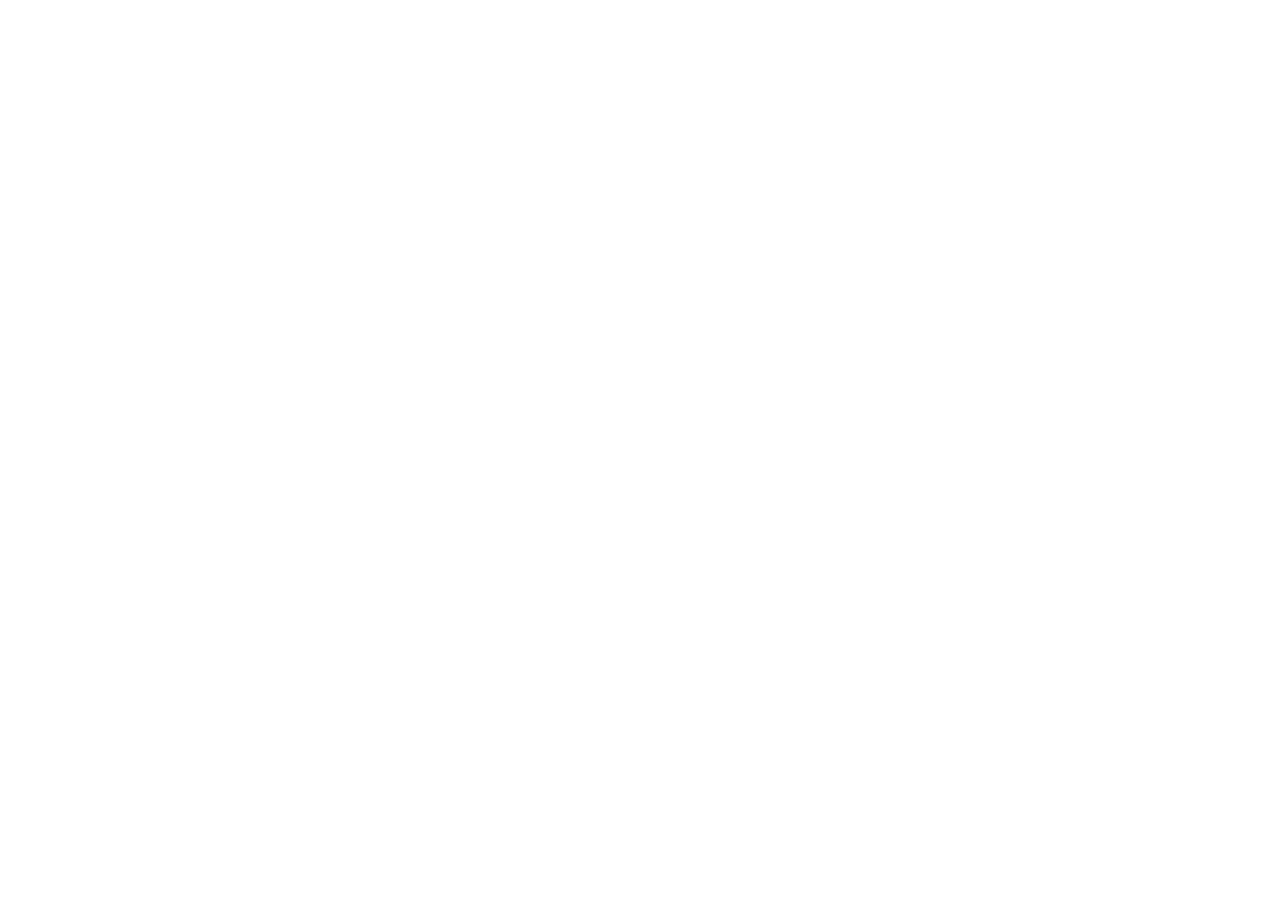
==== Chien/index.html @ a4e3151f "premier commit" ====
<!DOCTYPE html>
<html lang="en">
<head>
    <meta charset="UTF-8">
    <meta name="viewport" content="width=device-width, initial-scale=1.0">
    <title>Chien</title>
</head>
<body>
    
</body>
</html>
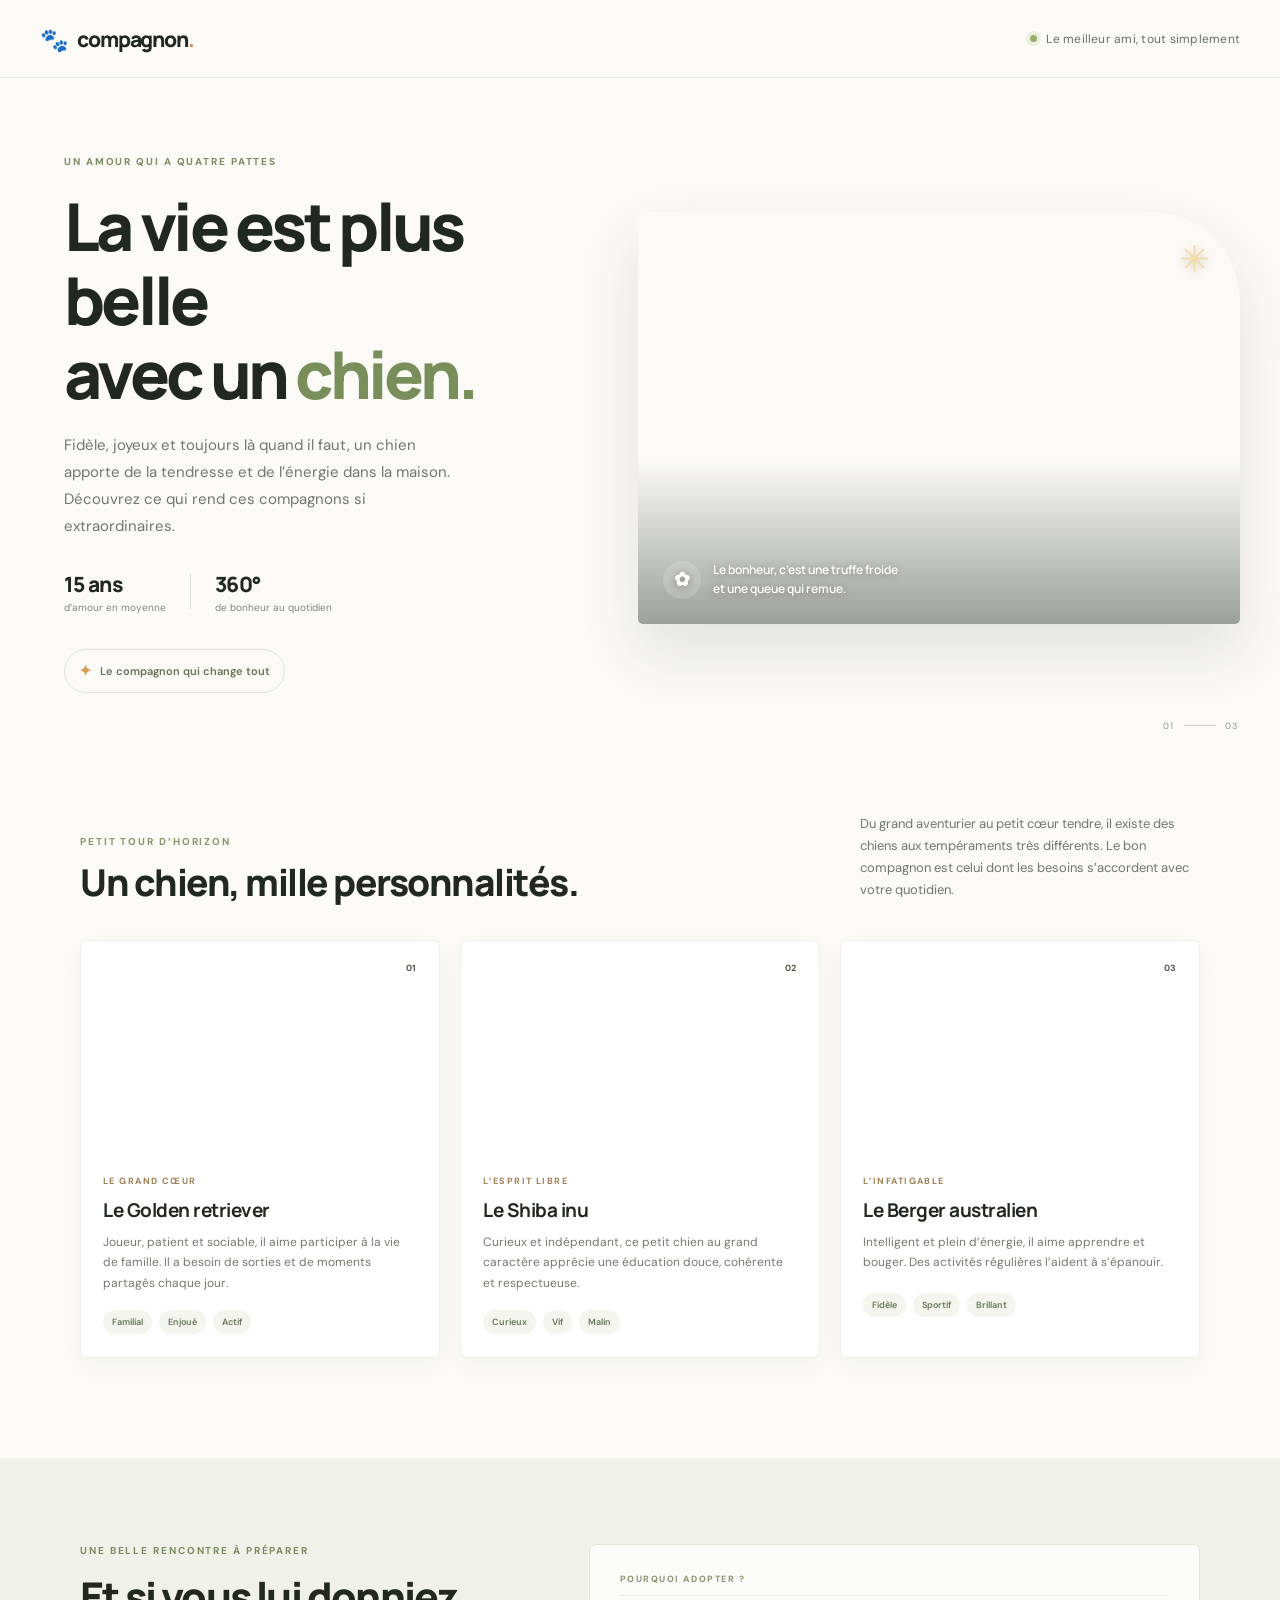
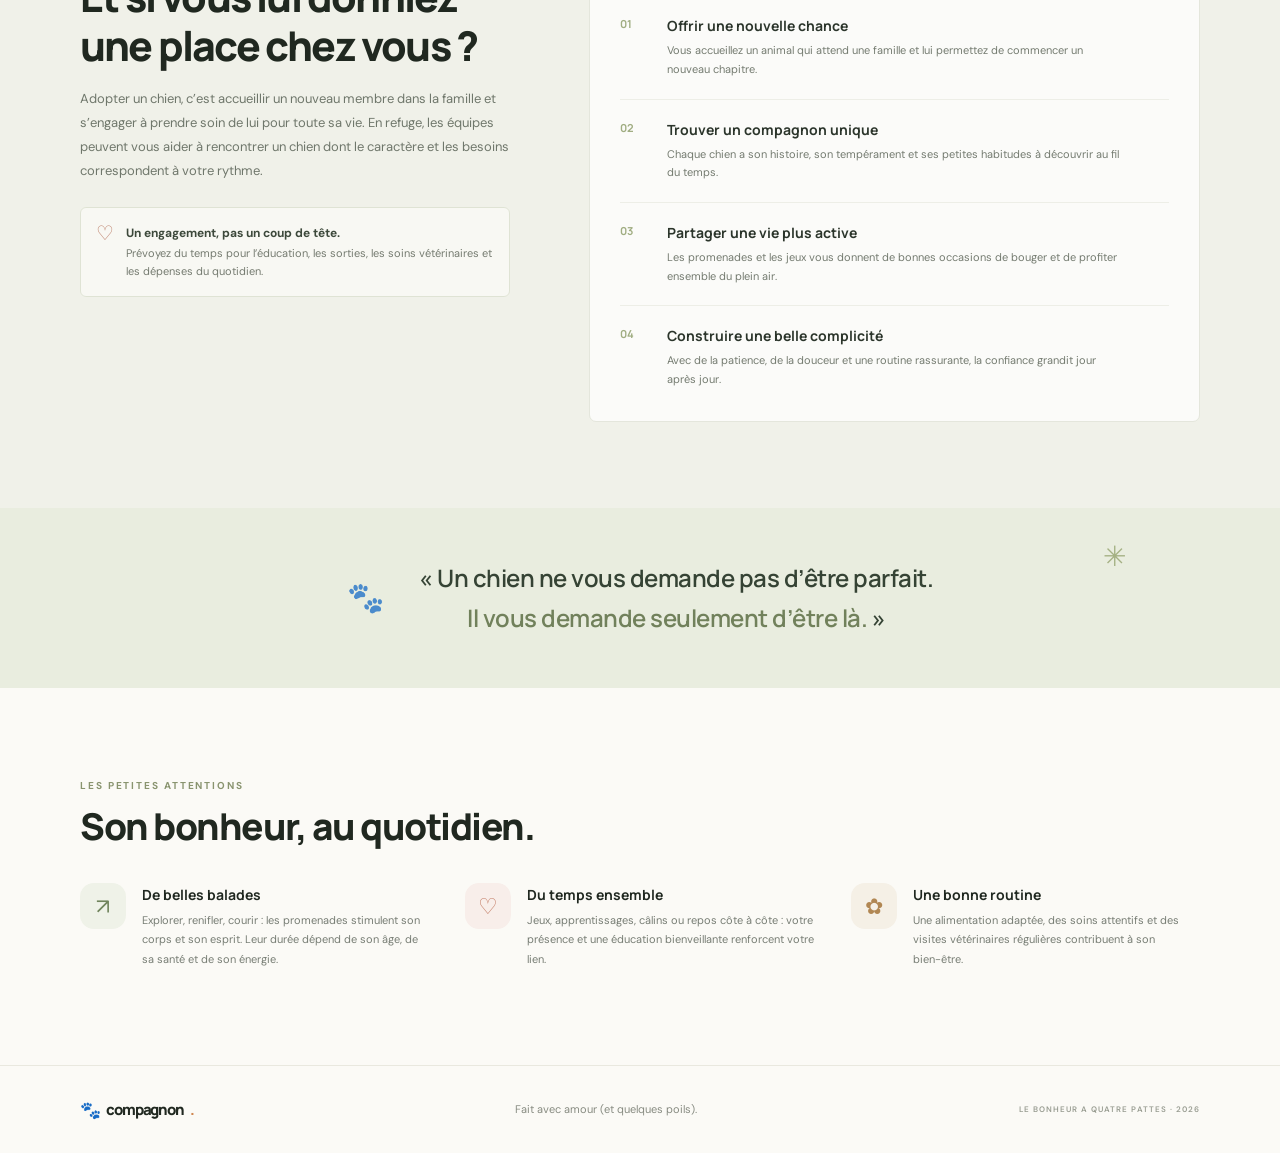
==== commit acfe398c: "Deuxieme commit" ====
--- a/Chien/index.html
+++ b/Chien/index.html
@@ -1,11 +1,107 @@
 <!DOCTYPE html>
-<html lang="en">
+<html lang="fr">
 <head>
     <meta charset="UTF-8">
     <meta name="viewport" content="width=device-width, initial-scale=1.0">
-    <title>Chien</title>
+    <meta name="description" content="Découvrez le monde des chiens : races, conseils et belles histoires de compagnons fidèles.">
+    <title>Compagnon — Le monde des chiens</title>
+    <link rel="preconnect" href="https://fonts.googleapis.com">
+    <link rel="preconnect" href="https://fonts.gstatic.com" crossorigin>
+    <link href="https://fonts.googleapis.com/css2?family=DM+Sans:wght@400;500;600;700&family=Manrope:wght@400;500;600;700;800&display=swap" rel="stylesheet">
+    <link rel="stylesheet" href="style.css">
 </head>
 <body>
-    
+    <header class="topbar">
+        <div class="topbar-inner">
+            <div class="brand" aria-label="Compagnon, accueil">
+                <span class="brand-mark" aria-hidden="true">🐾</span>
+                <span>compagnon<span class="brand-dot">.</span></span>
+            </div>
+            <div class="header-note"><span class="status-dot"></span> Le meilleur ami, tout simplement</div>
+        </div>
+    </header>
+
+    <main>
+        <section class="hero" aria-labelledby="hero-title">
+            <div class="hero-copy">
+                <p class="eyebrow"><span>UN AMOUR QUI A QUATRE PATTES</span></p>
+                <h1 id="hero-title">La vie est plus belle<br>avec un <span>chien.</span></h1>
+                <p class="hero-text">Fidèle, joyeux et toujours là quand il faut, un chien apporte de la tendresse et de l’énergie dans la maison. Découvrez ce qui rend ces compagnons si extraordinaires.</p>
+                <div class="hero-facts">
+                    <div class="fact"><strong>15 ans</strong><span>d’amour en moyenne</span></div>
+                    <div class="fact-divider"></div>
+                    <div class="fact"><strong>360°</strong><span>de bonheur au quotidien</span></div>
+                </div>
+                <div class="hero-tag"><span aria-hidden="true">✦</span> Le compagnon qui change tout</div>
+            </div>
+            <div class="hero-photo" role="img" aria-label="Un chien heureux qui profite du soleil">
+                <div class="photo-caption"><span class="caption-icon" aria-hidden="true">✿</span><span>Le bonheur, c’est une truffe froide<br>et une queue qui remue.</span></div>
+                <span class="photo-sun" aria-hidden="true">✳</span>
+            </div>
+            <div class="hero-index" aria-hidden="true">01 <span></span> 03</div>
+        </section>
+
+        <section class="discover section-wrap" aria-labelledby="discover-title">
+            <div class="section-heading">
+                <div>
+                    <p class="eyebrow eyebrow-dark">PETIT TOUR D’HORIZON</p>
+                    <h2 id="discover-title">Un chien, mille personnalités.</h2>
+                </div>
+                <p class="section-intro">Du grand aventurier au petit cœur tendre, il existe des chiens aux tempéraments très différents. Le bon compagnon est celui dont les besoins s’accordent avec votre quotidien.</p>
+            </div>
+            <div class="breed-grid">
+                <article class="breed-card breed-card-golden">
+                    <div class="breed-image golden-image" role="img" aria-label="Golden retriever dans un champ"></div>
+                    <div class="breed-content"><span class="breed-label">LE GRAND CŒUR</span><h3>Le Golden retriever</h3><p>Joueur, patient et sociable, il aime participer à la vie de famille. Il a besoin de sorties et de moments partagés chaque jour.</p><div class="traits"><span>Familial</span><span>Enjoué</span><span>Actif</span></div></div>
+                    <span class="card-number">01</span>
+                </article>
+                <article class="breed-card breed-card-shiba">
+                    <div class="breed-image shiba-image" role="img" aria-label="Shiba inu au pelage roux"></div>
+                    <div class="breed-content"><span class="breed-label">L’ESPRIT LIBRE</span><h3>Le Shiba inu</h3><p>Curieux et indépendant, ce petit chien au grand caractère apprécie une éducation douce, cohérente et respectueuse.</p><div class="traits"><span>Curieux</span><span>Vif</span><span>Malin</span></div></div>
+                    <span class="card-number">02</span>
+                </article>
+                <article class="breed-card breed-card-berger">
+                    <div class="breed-image berger-image" role="img" aria-label="Berger australien attentif dans la nature"></div>
+                    <div class="breed-content"><span class="breed-label">L’INFATIGABLE</span><h3>Le Berger australien</h3><p>Intelligent et plein d’énergie, il aime apprendre et bouger. Des activités régulières l’aident à s’épanouir.</p><div class="traits"><span>Fidèle</span><span>Sportif</span><span>Brillant</span></div></div>
+                    <span class="card-number">03</span>
+                </article>
+            </div>
+        </section>
+
+        <section class="adoption" aria-labelledby="adoption-title">
+            <div class="adoption-inner">
+                <div class="adoption-intro">
+                    <p class="eyebrow">UNE BELLE RENCONTRE À PRÉPARER</p>
+                    <h2 id="adoption-title">Et si vous lui donniez une place chez vous&nbsp;?</h2>
+                    <p>Adopter un chien, c’est accueillir un nouveau membre dans la famille et s’engager à prendre soin de lui pour toute sa vie. En refuge, les équipes peuvent vous aider à rencontrer un chien dont le caractère et les besoins correspondent à votre rythme.</p>
+                    <div class="adoption-reminder"><span aria-hidden="true">♡</span><p><strong>Un engagement, pas un coup de tête.</strong><br>Prévoyez du temps pour l’éducation, les sorties, les soins vétérinaires et les dépenses du quotidien.</p></div>
+                </div>
+                <div class="reasons-panel">
+                    <p class="reasons-kicker">POURQUOI ADOPTER ?</p>
+                    <article class="reason"><span class="reason-number">01</span><div><h3>Offrir une nouvelle chance</h3><p>Vous accueillez un animal qui attend une famille et lui permettez de commencer un nouveau chapitre.</p></div></article>
+                    <article class="reason"><span class="reason-number">02</span><div><h3>Trouver un compagnon unique</h3><p>Chaque chien a son histoire, son tempérament et ses petites habitudes à découvrir au fil du temps.</p></div></article>
+                    <article class="reason"><span class="reason-number">03</span><div><h3>Partager une vie plus active</h3><p>Les promenades et les jeux vous donnent de bonnes occasions de bouger et de profiter ensemble du plein air.</p></div></article>
+                    <article class="reason"><span class="reason-number">04</span><div><h3>Construire une belle complicité</h3><p>Avec de la patience, de la douceur et une routine rassurante, la confiance grandit jour après jour.</p></div></article>
+                </div>
+            </div>
+        </section>
+
+        <section class="quote-band" aria-label="Une pensée sur les chiens">
+            <span class="quote-paw" aria-hidden="true">🐾</span>
+            <p>« Un chien ne vous demande pas d’être parfait.<br><span>Il vous demande seulement d’être là.</span> »</p>
+            <span class="quote-sparkle" aria-hidden="true">✳</span>
+        </section>
+
+        <section class="care section-wrap" aria-labelledby="care-title">
+            <div class="care-heading"><p class="eyebrow eyebrow-dark">LES PETITES ATTENTIONS</p><h2 id="care-title">Son bonheur, au quotidien.</h2></div>
+            <div class="care-grid">
+                <article class="care-item"><span class="care-icon care-icon-walk" aria-hidden="true">↗</span><div><h3>De belles balades</h3><p>Explorer, renifler, courir : les promenades stimulent son corps et son esprit. Leur durée dépend de son âge, de sa santé et de son énergie.</p></div></article>
+                <article class="care-item"><span class="care-icon care-icon-heart" aria-hidden="true">♡</span><div><h3>Du temps ensemble</h3><p>Jeux, apprentissages, câlins ou repos côte à côte : votre présence et une éducation bienveillante renforcent votre lien.</p></div></article>
+                <article class="care-item"><span class="care-icon care-icon-bowl" aria-hidden="true">✿</span><div><h3>Une bonne routine</h3><p>Une alimentation adaptée, des soins attentifs et des visites vétérinaires régulières contribuent à son bien-être.</p></div></article>
+            </div>
+        </section>
+    </main>
+
+    <footer class="footer"><div class="footer-brand"><span aria-hidden="true">🐾</span> compagnon<span class="brand-dot">.</span></div><p>Fait avec amour (et quelques poils).</p><span class="footer-year">LE BONHEUR A QUATRE PATTES · 2026</span></footer>
 </body>
 </html>
--- a/Chien/style.css
+++ b/Chien/style.css
@@ -0,0 +1,165 @@
+@import url('https://fonts.googleapis.com/css2?family=DM+Sans:wght@400;500;600;700&family=Manrope:wght@400;500;600;700;800&display=swap');
+
+:root {
+    --ink: #202820;
+    --muted: #70776c;
+    --paper: #fbfaf6;
+    --green: #526b45;
+    --green-dark: #263a2e;
+    --lime: #d9e8a4;
+    --orange: #e7a15e;
+    --line: #e9e8df;
+}
+
+* { box-sizing: border-box; }
+html { scroll-behavior: smooth; }
+body {
+    margin: 0;
+    background: var(--paper);
+    color: var(--ink);
+    font-family: 'DM Sans', sans-serif;
+    -webkit-font-smoothing: antialiased;
+}
+
+.topbar { height: 78px; border-bottom: 1px solid rgba(32, 40, 32, .08); }
+.topbar-inner { width: min(1200px, calc(100% - 64px)); height: 100%; margin: auto; display: flex; align-items: center; justify-content: space-between; }
+.brand, .footer-brand { display: flex; align-items: center; gap: 9px; font: 800 21px 'Manrope', sans-serif; letter-spacing: -1.1px; }
+.brand-mark { color: var(--green); font-size: 23px; }
+.brand-dot { color: #cf8750; }
+.header-note { display: flex; align-items: center; gap: 9px; color: #687064; font-size: 12px; letter-spacing: .02em; }
+.status-dot { width: 7px; height: 7px; border-radius: 50%; background: #98ad69; box-shadow: 0 0 0 4px #98ad6925; }
+
+.hero { width: min(1200px, calc(100% - 64px)); min-height: 565px; margin: 0 auto; padding: 65px 0 77px; display: grid; grid-template-columns: .94fr 1.06fr; align-items: center; gap: 65px; position: relative; }
+.hero-copy { padding: 12px 0 0 24px; }
+.eyebrow { margin: 0 0 22px; color: #7c8a64; font-size: 10px; font-weight: 700; letter-spacing: .19em; }
+.hero h1, h2, h3, p { margin-top: 0; }
+.hero h1 { margin-bottom: 20px; font: 800 clamp(43px, 5.2vw, 66px)/1.12 'Manrope', sans-serif; letter-spacing: -3.7px; }
+.hero h1 span { color: #798f5b; }
+.hero-text { max-width: 400px; margin-bottom: 30px; color: #71776e; font-size: 15px; line-height: 1.8; }
+.hero-facts { display: flex; align-items: center; gap: 24px; margin-bottom: 35px; }
+.fact { display: grid; gap: 3px; }
+.fact strong { font: 800 21px 'Manrope', sans-serif; letter-spacing: -.7px; }
+.fact span { color: #81867d; font-size: 10px; }
+.fact-divider { height: 35px; width: 1px; background: #dedfd5; }
+.hero-tag { display: inline-flex; align-items: center; gap: 8px; padding: 11px 14px; border: 1px solid #e3e6d9; border-radius: 30px; color: #657357; font-size: 11px; font-weight: 600; }
+.hero-tag span { color: #d89c59; font-size: 15px; }
+.hero-photo { height: 412px; border-radius: 5px 90px 5px 5px; position: relative; background: linear-gradient(180deg, transparent 60%, rgba(25, 37, 27, .42)), url('https://images.unsplash.com/photo-1552053831-71594a27632d?auto=format&fit=crop&w=1400&q=85') center 42%/cover; box-shadow: 0 28px 60px rgba(55, 67, 47, .12); }
+.photo-caption { position: absolute; bottom: 25px; left: 25px; display: flex; align-items: center; gap: 12px; color: white; font: 600 12px/1.55 'Manrope', sans-serif; text-shadow: 0 1px 8px #0005; }
+.caption-icon { display: grid; width: 38px; height: 38px; place-items: center; border-radius: 50%; background: #ffffff27; font-size: 19px; }
+.photo-sun { position: absolute; top: 23px; right: 30px; color: #f3dcab; font-size: 37px; text-shadow: 0 2px 10px #735e2844; }
+.hero-index { position: absolute; right: 2px; bottom: 38px; display: flex; align-items: center; gap: 9px; color: #90958b; font-size: 9px; letter-spacing: .13em; }
+.hero-index span { width: 32px; height: 1px; background: #c9cbbf; }
+
+.section-wrap { width: min(1120px, calc(100% - 64px)); margin: 0 auto; }
+.discover { padding: 43px 0 100px; }
+.section-heading { display: flex; align-items: end; justify-content: space-between; gap: 40px; margin-bottom: 36px; }
+.eyebrow-dark { margin-bottom: 12px; color: #89946f; }
+.section-heading h2, .care-heading h2 { margin-bottom: 0; font: 800 clamp(28px, 3vw, 37px)/1.2 'Manrope', sans-serif; letter-spacing: -1.5px; }
+.section-intro { max-width: 340px; margin: 0 0 3px; color: var(--muted); font-size: 13px; line-height: 1.7; }
+.breed-grid { display: grid; grid-template-columns: repeat(3, 1fr); gap: 20px; }
+.breed-card { min-width: 0; overflow: hidden; position: relative; background: #fff; border: 1px solid #efeee8; border-radius: 7px; box-shadow: 0 8px 25px rgba(37, 48, 33, .035); transition: transform .25s ease, box-shadow .25s ease; }
+.breed-card:hover { transform: translateY(-5px); box-shadow: 0 16px 32px rgba(37, 48, 33, .09); }
+.breed-image { height: 205px; background-position: center; background-size: cover; }
+.golden-image { background-image: url('https://images.unsplash.com/photo-1633722715463-d30f4f325e24?auto=format&fit=crop&w=900&q=80'); background-position: center 47%; }
+.shiba-image { background-image: url('https://images.unsplash.com/photo-1551717743-49959800b1f6?auto=format&fit=crop&w=900&q=80'); background-position: center 46%; }
+.berger-image { background-image: url('https://images.unsplash.com/photo-1589941013453-ec89f33b5e95?auto=format&fit=crop&w=900&q=80'); background-position: center 43%; }
+.breed-content { padding: 22px 22px 23px; }
+.breed-label { color: #a17f55; font-size: 9px; font-weight: 700; letter-spacing: .16em; }
+.breed-content h3 { margin: 8px 0 9px; font: 700 19px 'Manrope', sans-serif; letter-spacing: -.5px; }
+.breed-content p { min-height: 44px; margin-bottom: 17px; color: #737970; font-size: 12px; line-height: 1.7; }
+.traits { display: flex; flex-wrap: wrap; gap: 7px; }
+.traits span { padding: 6px 9px; border-radius: 20px; background: #f3f5ee; color: #68765b; font-size: 9px; font-weight: 600; }
+.card-number { position: absolute; top: 15px; right: 15px; padding: 6px 8px; border-radius: 4px; background: #ffffffdb; color: #4c5849; font-size: 9px; font-weight: 700; }
+
+.adoption { padding: 86px 32px; background: #f0f1e9; }
+.adoption-inner { width: min(1120px, 100%); margin: 0 auto; display: grid; grid-template-columns: .83fr 1.17fr; align-items: start; gap: 75px; }
+.adoption-intro { position: sticky; top: 30px; }
+.adoption-intro .eyebrow { margin-bottom: 15px; }
+.adoption-intro h2 { max-width: 430px; margin-bottom: 18px; font: 800 clamp(30px, 3.3vw, 41px)/1.18 'Manrope', sans-serif; letter-spacing: -1.8px; }
+.adoption-intro > p:not(.eyebrow) { max-width: 430px; margin-bottom: 24px; color: #6f776b; font-size: 13px; line-height: 1.85; }
+.adoption-reminder { max-width: 430px; display: flex; align-items: flex-start; gap: 12px; padding: 15px; border: 1px solid #dfe3d4; border-radius: 6px; background: #f8f8f3; }
+.adoption-reminder > span { color: #bd806c; font-size: 20px; line-height: 1; }
+.adoption-reminder p { margin: 0; color: #757b70; font-size: 11px; line-height: 1.7; }
+.adoption-reminder strong { color: #3d493b; font-size: 12px; }
+.reasons-panel { padding: 28px 30px 12px; border: 1px solid #e4e6dc; border-radius: 7px; background: rgba(255, 255, 255, .72); }
+.reasons-kicker { margin-bottom: 10px; color: #89946f; font-size: 9px; font-weight: 700; letter-spacing: .17em; }
+.reason { display: flex; gap: 17px; padding: 20px 0; border-top: 1px solid #edeee7; }
+.reason-number { flex: 0 0 30px; color: #a0ad82; font: 700 11px 'Manrope', sans-serif; }
+.reason h3 { margin: 0 0 6px; color: #2b352b; font: 700 14px 'Manrope', sans-serif; }
+.reason p { max-width: 460px; margin: 0; color: #747b70; font-size: 11px; line-height: 1.7; }
+
+.quote-band { min-height: 180px; padding: 35px 24px; display: flex; justify-content: center; align-items: center; gap: 35px; position: relative; overflow: hidden; background: #e9eddf; color: #354334; text-align: center; }
+.quote-band p { margin: 0; font: 600 clamp(17px, 2.1vw, 24px)/1.65 'Manrope', sans-serif; letter-spacing: -.5px; }
+.quote-band p span { color: #71815b; }
+.quote-paw { font-size: 30px; opacity: .75; }
+.quote-sparkle { position: absolute; right: 12%; top: 30px; color: #a5b184; font-size: 28px; }
+
+.care { padding: 91px 0 96px; }
+.care-heading { margin-bottom: 35px; }
+.care-grid { display: grid; grid-template-columns: repeat(3, 1fr); gap: 36px; }
+.care-item { display: flex; align-items: flex-start; gap: 16px; }
+.care-icon { flex: 0 0 46px; width: 46px; height: 46px; display: grid; place-items: center; border-radius: 14px; background: #eff2e8; color: #70845c; font-size: 22px; }
+.care-icon-heart { color: #c47f68; background: #f8eeea; }
+.care-icon-bowl { color: #b18753; background: #f5f0e6; }
+.care-item h3 { margin: 2px 0 7px; font: 700 14px 'Manrope', sans-serif; }
+.care-item p { margin: 0; color: #777d74; font-size: 11px; line-height: 1.75; }
+.footer { min-height: 88px; padding: 20px max(32px, calc((100% - 1120px) / 2)); display: flex; align-items: center; justify-content: space-between; gap: 18px; border-top: 1px solid var(--line); }
+.footer-brand { gap: 6px; font-size: 15px; }
+.footer-brand > span:first-child { font-size: 17px; }
+.footer p { margin: 0; color: #878b81; font-size: 11px; }
+.footer-year { color: #999d92; font-size: 8px; font-weight: 600; letter-spacing: .13em; }
+
+@media (max-width: 800px) {
+    .topbar-inner, .hero, .section-wrap { width: min(100% - 40px, 620px); }
+    .hero { grid-template-columns: 1fr; gap: 32px; padding: 57px 0 65px; }
+    .hero-copy { padding-left: 0; }
+    .hero h1 { font-size: clamp(46px, 9vw, 64px); }
+    .hero-photo { height: 390px; }
+    .hero-index { bottom: 26px; }
+    .discover { padding-top: 30px; padding-bottom: 70px; }
+    .section-heading { align-items: flex-start; flex-direction: column; gap: 14px; }
+    .section-intro { max-width: 480px; }
+    .breed-grid { grid-template-columns: 1fr 1fr; }
+    .breed-card:last-child { grid-column: 1 / -1; display: grid; grid-template-columns: .9fr 1fr; }
+    .breed-card:last-child .breed-image { height: 100%; min-height: 240px; }
+    .adoption { padding: 68px 20px; }
+    .adoption-inner { max-width: 620px; grid-template-columns: 1fr; gap: 32px; }
+    .adoption-intro { position: static; }
+    .care-grid { grid-template-columns: 1fr; gap: 24px; }
+    .footer { padding-inline: 20px; }
+}
+
+@media (max-width: 520px) {
+    .topbar { height: 68px; }
+    .topbar-inner, .hero, .section-wrap { width: calc(100% - 36px); }
+    .brand { font-size: 19px; }
+    .header-note { max-width: 140px; font-size: 10px; }
+    .hero { padding-top: 43px; gap: 27px; }
+    .eyebrow { font-size: 9px; }
+    .hero h1 { font-size: 45px; letter-spacing: -2.8px; }
+    .hero-text { font-size: 13px; }
+    .hero-photo { height: 315px; border-top-right-radius: 62px; }
+    .photo-caption { bottom: 18px; left: 17px; font-size: 10px; }
+    .hero-index { bottom: 14px; }
+    .section-heading h2, .care-heading h2 { font-size: 28px; }
+    .breed-grid { grid-template-columns: 1fr; gap: 16px; }
+    .breed-card:last-child { display: block; grid-column: auto; }
+    .breed-card:last-child .breed-image { height: 205px; min-height: 0; }
+    .breed-content p { min-height: auto; }
+    .adoption { padding: 56px 18px; }
+    .adoption-intro h2 { font-size: 30px; }
+    .reasons-panel { padding: 23px 19px 8px; }
+    .reason { gap: 12px; padding: 17px 0; }
+    .quote-band { min-height: 155px; gap: 14px; }
+    .quote-paw { font-size: 22px; }
+    .quote-band p { font-size: 15px; }
+    .quote-sparkle { right: 6%; top: 15px; font-size: 20px; }
+    .care { padding: 66px 0; }
+    .footer { min-height: 100px; flex-wrap: wrap; justify-content: center; text-align: center; gap: 7px 18px; }
+    .footer-brand { flex-basis: 100%; justify-content: center; }
+    .footer-year { font-size: 7px; }
+}
+
+@media (prefers-reduced-motion: reduce) {
+    *, *::before, *::after { scroll-behavior: auto !important; transition-duration: .01ms !important; }
+}
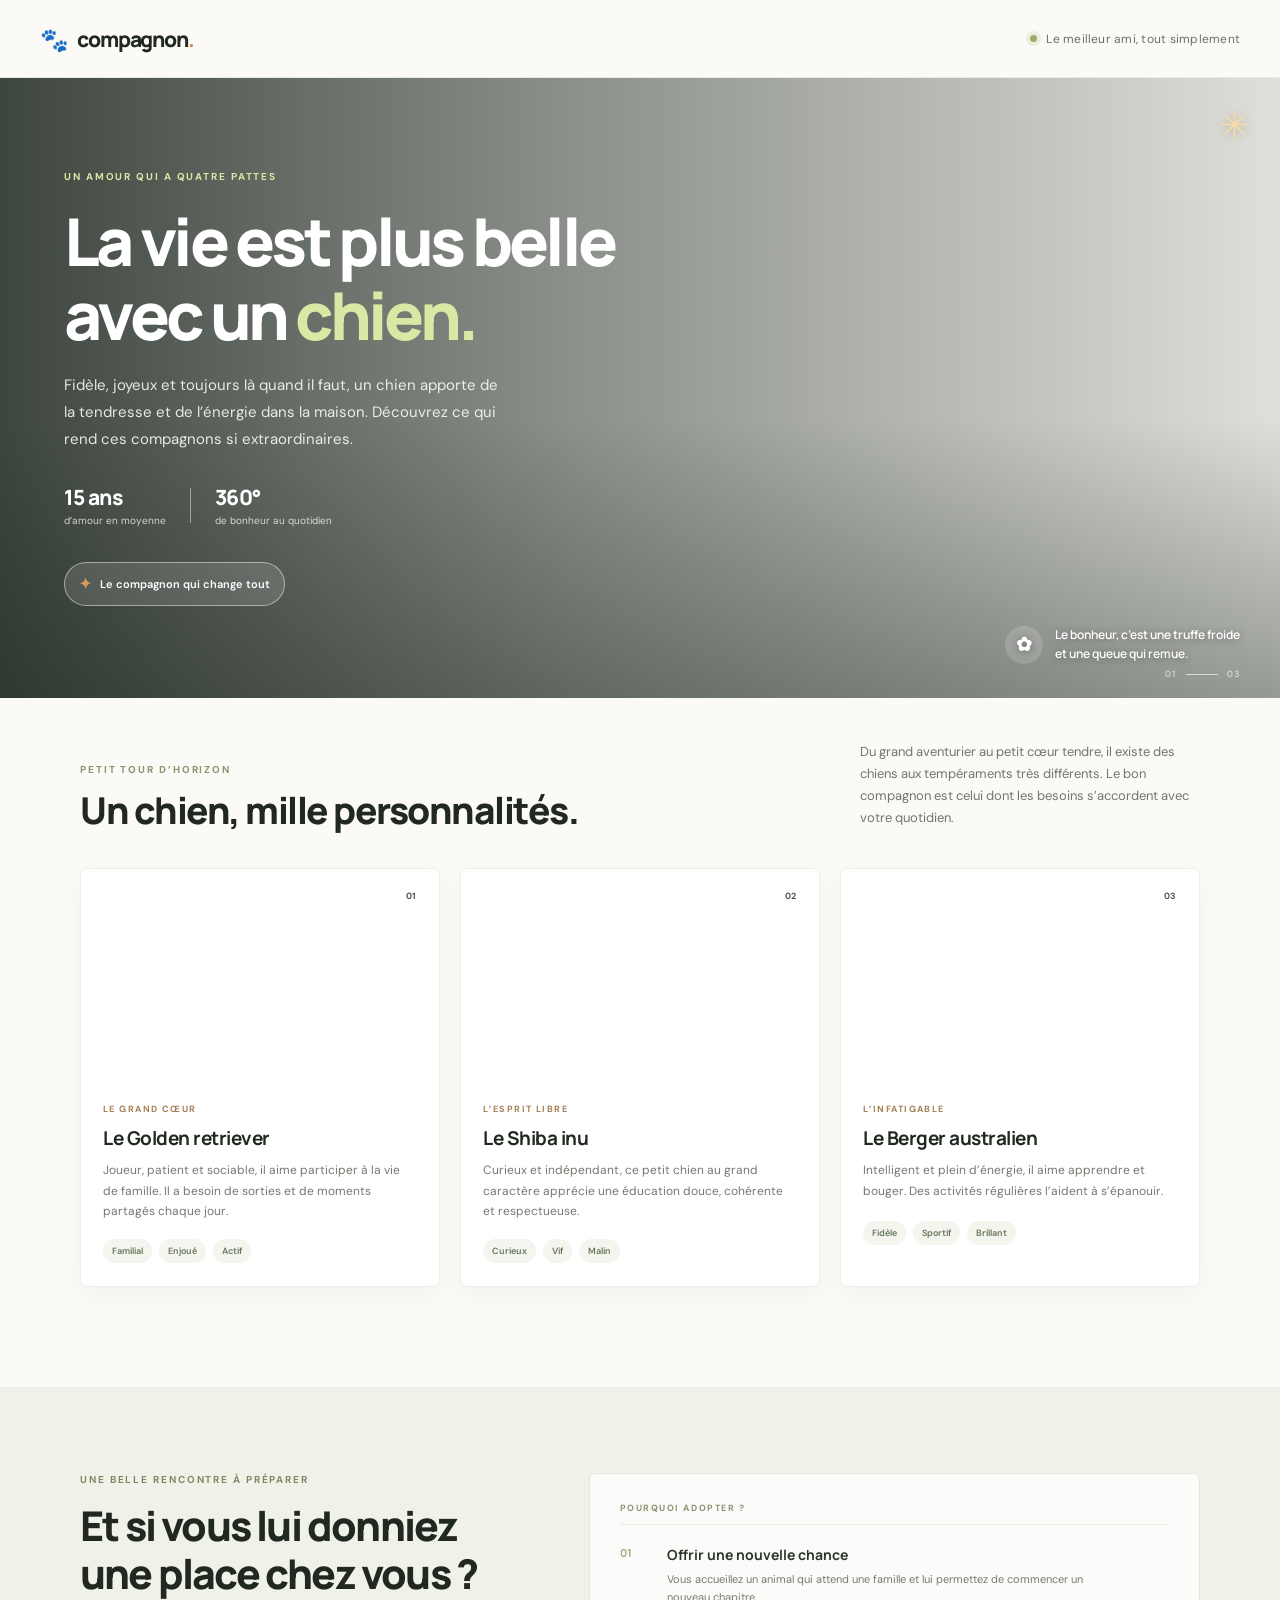
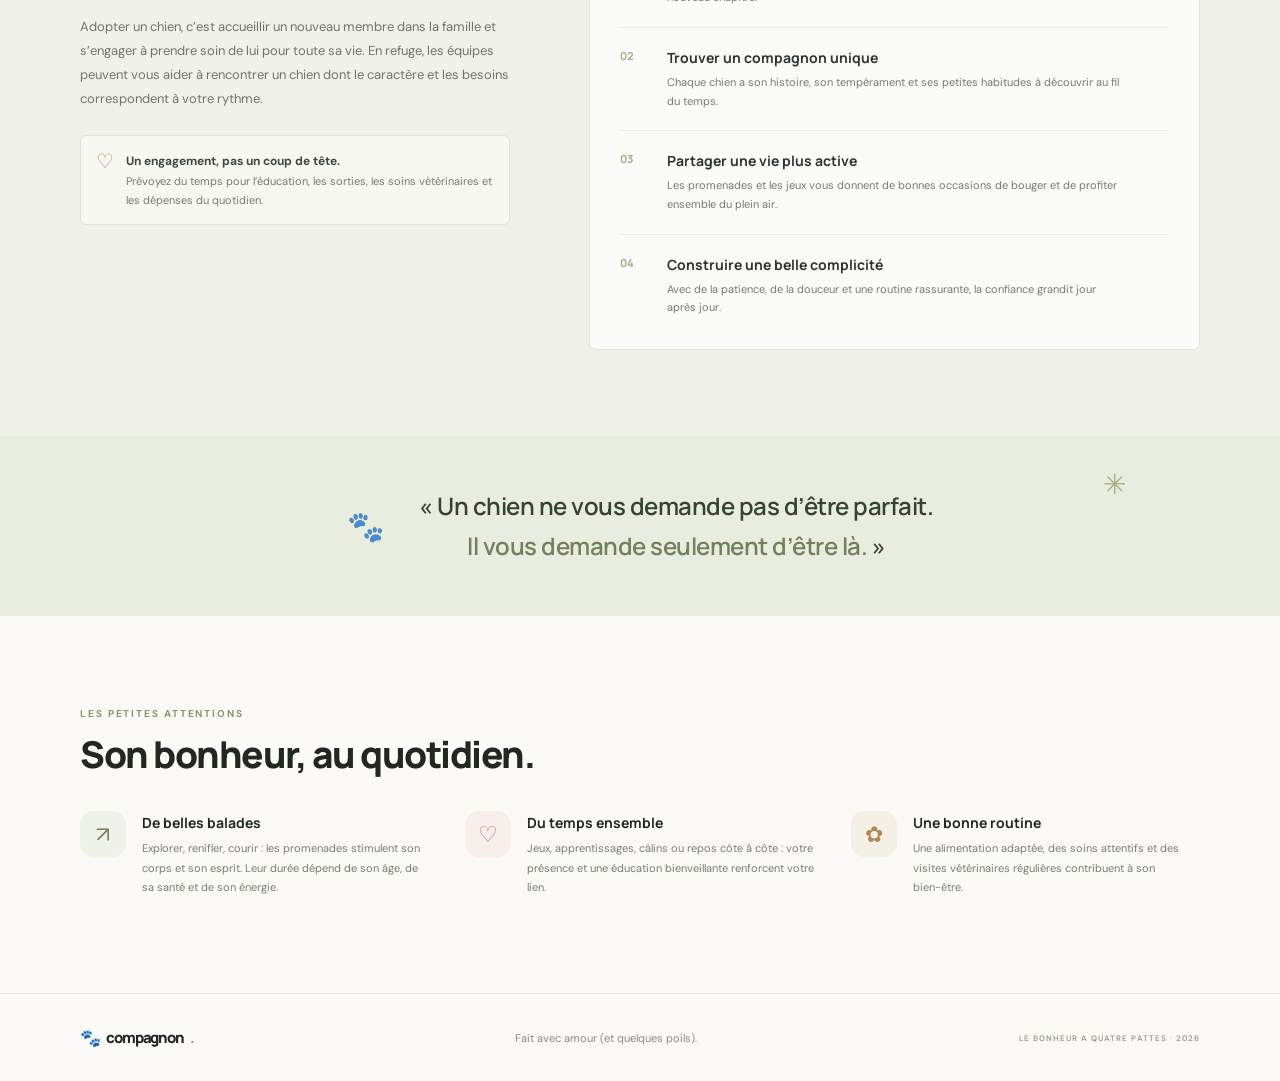
==== commit a6572d2c: "commit num bcp" ====
--- a/Chien/index.html
+++ b/Chien/index.html
@@ -3,12 +3,12 @@
 <head>
     <meta charset="UTF-8">
     <meta name="viewport" content="width=device-width, initial-scale=1.0">
-    <meta name="description" content="Découvrez le monde des chiens : races, conseils et belles histoires de compagnons fidèles.">
+    <meta name="description" content="Dcoécouvrez le monde des chiens : races, conseils et belles histoires de compagnons fidèles.">
     <title>Compagnon — Le monde des chiens</title>
     <link rel="preconnect" href="https://fonts.googleapis.com">
     <link rel="preconnect" href="https://fonts.gstatic.com" crossorigin>
     <link href="https://fonts.googleapis.com/css2?family=DM+Sans:wght@400;500;600;700&family=Manrope:wght@400;500;600;700;800&display=swap" rel="stylesheet">
-    <link rel="stylesheet" href="style.css">
+    <link rel="stylesheet" href="../css/Chien.css">
 </head>
 <body>
     <header class="topbar">
--- a/css/Chien.css
+++ b/css/Chien.css
@@ -0,0 +1,165 @@
+@import url('https://fonts.googleapis.com/css2?family=DM+Sans:wght@400;500;600;700&family=Manrope:wght@400;500;600;700;800&display=swap');
+
+:root {
+    --ink: #202820;
+    --muted: #70776c;
+    --paper: #fbfaf6;
+    --green: #526b45;
+    --green-dark: #263a2e;
+    --lime: #d9e8a4;
+    --orange: #e7a15e;
+    --line: #e9e8df;
+}
+
+* { box-sizing: border-box; }
+html { scroll-behavior: smooth; }
+body {
+    margin: 0;
+    background: var(--paper);
+    color: var(--ink);
+    font-family: 'DM Sans', sans-serif;
+    -webkit-font-smoothing: antialiased;
+}
+
+.topbar { height: 78px; border-bottom: 1px solid rgba(32, 40, 32, .08); }
+.topbar-inner { width: min(1200px, calc(100% - 64px)); height: 100%; margin: auto; display: flex; align-items: center; justify-content: space-between; }
+.brand, .footer-brand { display: flex; align-items: center; gap: 9px; font: 800 21px 'Manrope', sans-serif; letter-spacing: -1.1px; }
+.brand-mark { color: var(--green); font-size: 23px; }
+.brand-dot { color: #cf8750; }
+.header-note { display: flex; align-items: center; gap: 9px; color: #687064; font-size: 12px; letter-spacing: .02em; }
+.status-dot { width: 7px; height: 7px; border-radius: 50%; background: #98ad69; box-shadow: 0 0 0 4px #98ad6925; }
+
+.hero { width: 100%; min-height: 620px; margin: 0 auto; padding: 65px max(32px, calc((100% - 1200px) / 2)) 77px; display: grid; grid-template-columns: minmax(0, 1fr); align-items: center; position: relative; overflow: hidden; }
+.hero-copy { max-width: 590px; padding: 12px 0 0 24px; position: relative; z-index: 1; color: #fff; }
+.eyebrow { margin: 0 0 22px; color: #7c8a64; font-size: 10px; font-weight: 700; letter-spacing: .19em; }
+.hero-copy .eyebrow { color: #d9e8a4; }
+.hero h1, h2, h3, p { margin-top: 0; }
+.hero h1 { margin-bottom: 20px; font: 800 clamp(43px, 5.2vw, 66px)/1.12 'Manrope', sans-serif; letter-spacing: -3.7px; }
+.hero h1 span { color: #d9e8a4; }
+.hero-text { max-width: 440px; margin-bottom: 30px; color: rgba(255, 255, 255, .86); font-size: 15px; line-height: 1.8; }
+.hero-facts { display: flex; align-items: center; gap: 24px; margin-bottom: 35px; }
+.fact { display: grid; gap: 3px; }
+.fact strong { font: 800 21px 'Manrope', sans-serif; letter-spacing: -.7px; }
+.fact span { color: rgba(255, 255, 255, .76); font-size: 10px; }
+.fact-divider { height: 35px; width: 1px; background: rgba(255, 255, 255, .45); }
+.hero-tag { display: inline-flex; align-items: center; gap: 8px; padding: 11px 14px; border: 1px solid rgba(255, 255, 255, .48); border-radius: 30px; color: #fff; font-size: 11px; font-weight: 600; background: rgba(255, 255, 255, .12); }
+.hero-tag span { color: #d89c59; font-size: 15px; }
+.hero-photo { position: absolute; z-index: 0; inset: 0; background-image: linear-gradient(90deg, rgba(20, 30, 23, .82) 0%, rgba(20, 30, 23, .48) 45%, rgba(20, 30, 23, .12) 100%), linear-gradient(0deg, rgba(20, 30, 23, .36), transparent 45%), url('https://images.unsplash.com/photo-1552053831-71594a27632d?auto=format&fit=crop&w=1800&q=90'); background-position: center, center, center 42%; background-size: cover; }
+.photo-caption { position: absolute; right: max(32px, calc((100% - 1200px) / 2)); bottom: 34px; display: flex; align-items: center; gap: 12px; color: white; font: 600 12px/1.55 'Manrope', sans-serif; text-shadow: 0 1px 8px #0005; }
+.caption-icon { display: grid; width: 38px; height: 38px; place-items: center; border-radius: 50%; background: #ffffff27; font-size: 19px; }
+.photo-sun { position: absolute; top: 23px; right: 30px; color: #f3dcab; font-size: 37px; text-shadow: 0 2px 10px #735e2844; }
+.hero-index { position: absolute; right: max(32px, calc((100% - 1200px) / 2)); bottom: 18px; display: flex; align-items: center; gap: 9px; color: rgba(255, 255, 255, .8); font-size: 9px; letter-spacing: .13em; }
+.hero-index span { width: 32px; height: 1px; background: rgba(255, 255, 255, .65); }
+
+.section-wrap { width: min(1120px, calc(100% - 64px)); margin: 0 auto; }
+.discover { padding: 43px 0 100px; }
+.section-heading { display: flex; align-items: end; justify-content: space-between; gap: 40px; margin-bottom: 36px; }
+.eyebrow-dark { margin-bottom: 12px; color: #89946f; }
+.section-heading h2, .care-heading h2 { margin-bottom: 0; font: 800 clamp(28px, 3vw, 37px)/1.2 'Manrope', sans-serif; letter-spacing: -1.5px; }
+.section-intro { max-width: 340px; margin: 0 0 3px; color: var(--muted); font-size: 13px; line-height: 1.7; }
+.breed-grid { display: grid; grid-template-columns: repeat(3, 1fr); gap: 20px; }
+.breed-card { min-width: 0; overflow: hidden; position: relative; background: #fff; border: 1px solid #efeee8; border-radius: 7px; box-shadow: 0 8px 25px rgba(37, 48, 33, .035); transition: transform .25s ease, box-shadow .25s ease; }
+.breed-card:hover { transform: translateY(-5px); box-shadow: 0 16px 32px rgba(37, 48, 33, .09); }
+.breed-image { height: 205px; background-position: center; background-size: cover; }
+.golden-image { background-image: url('https://images.unsplash.com/photo-1633722715463-d30f4f325e24?auto=format&fit=crop&w=900&q=80'); background-position: center 47%; }
+.shiba-image { background-image: url('https://images.unsplash.com/photo-1551717743-49959800b1f6?auto=format&fit=crop&w=900&q=80'); background-position: center 46%; }
+.berger-image { background-image: url('https://images.unsplash.com/photo-1589941013453-ec89f33b5e95?auto=format&fit=crop&w=900&q=80'); background-position: center 43%; }
+.breed-content { padding: 22px 22px 23px; }
+.breed-label { color: #a17f55; font-size: 9px; font-weight: 700; letter-spacing: .16em; }
+.breed-content h3 { margin: 8px 0 9px; font: 700 19px 'Manrope', sans-serif; letter-spacing: -.5px; }
+.breed-content p { min-height: 44px; margin-bottom: 17px; color: #737970; font-size: 12px; line-height: 1.7; }
+.traits { display: flex; flex-wrap: wrap; gap: 7px; }
+.traits span { padding: 6px 9px; border-radius: 20px; background: #f3f5ee; color: #68765b; font-size: 9px; font-weight: 600; }
+.card-number { position: absolute; top: 15px; right: 15px; padding: 6px 8px; border-radius: 4px; background: #ffffffdb; color: #4c5849; font-size: 9px; font-weight: 700; }
+
+.adoption { padding: 86px 32px; background: #f0f1e9; }
+.adoption-inner { width: min(1120px, 100%); margin: 0 auto; display: grid; grid-template-columns: .83fr 1.17fr; align-items: start; gap: 75px; }
+.adoption-intro { position: sticky; top: 30px; }
+.adoption-intro .eyebrow { margin-bottom: 15px; }
+.adoption-intro h2 { max-width: 430px; margin-bottom: 18px; font: 800 clamp(30px, 3.3vw, 41px)/1.18 'Manrope', sans-serif; letter-spacing: -1.8px; }
+.adoption-intro > p:not(.eyebrow) { max-width: 430px; margin-bottom: 24px; color: #6f776b; font-size: 13px; line-height: 1.85; }
+.adoption-reminder { max-width: 430px; display: flex; align-items: flex-start; gap: 12px; padding: 15px; border: 1px solid #dfe3d4; border-radius: 6px; background: #f8f8f3; }
+.adoption-reminder > span { color: #bd806c; font-size: 20px; line-height: 1; }
+.adoption-reminder p { margin: 0; color: #757b70; font-size: 11px; line-height: 1.7; }
+.adoption-reminder strong { color: #3d493b; font-size: 12px; }
+.reasons-panel { padding: 28px 30px 12px; border: 1px solid #e4e6dc; border-radius: 7px; background: rgba(255, 255, 255, .72); }
+.reasons-kicker { margin-bottom: 10px; color: #89946f; font-size: 9px; font-weight: 700; letter-spacing: .17em; }
+.reason { display: flex; gap: 17px; padding: 20px 0; border-top: 1px solid #edeee7; }
+.reason-number { flex: 0 0 30px; color: #a0ad82; font: 700 11px 'Manrope', sans-serif; }
+.reason h3 { margin: 0 0 6px; color: #2b352b; font: 700 14px 'Manrope', sans-serif; }
+.reason p { max-width: 460px; margin: 0; color: #747b70; font-size: 11px; line-height: 1.7; }
+
+.quote-band { min-height: 180px; padding: 35px 24px; display: flex; justify-content: center; align-items: center; gap: 35px; position: relative; overflow: hidden; background: #e9eddf; color: #354334; text-align: center; }
+.quote-band p { margin: 0; font: 600 clamp(17px, 2.1vw, 24px)/1.65 'Manrope', sans-serif; letter-spacing: -.5px; }
+.quote-band p span { color: #71815b; }
+.quote-paw { font-size: 30px; opacity: .75; }
+.quote-sparkle { position: absolute; right: 12%; top: 30px; color: #a5b184; font-size: 28px; }
+
+.care { padding: 91px 0 96px; }
+.care-heading { margin-bottom: 35px; }
+.care-grid { display: grid; grid-template-columns: repeat(3, 1fr); gap: 36px; }
+.care-item { display: flex; align-items: flex-start; gap: 16px; }
+.care-icon { flex: 0 0 46px; width: 46px; height: 46px; display: grid; place-items: center; border-radius: 14px; background: #eff2e8; color: #70845c; font-size: 22px; }
+.care-icon-heart { color: #c47f68; background: #f8eeea; }
+.care-icon-bowl { color: #b18753; background: #f5f0e6; }
+.care-item h3 { margin: 2px 0 7px; font: 700 14px 'Manrope', sans-serif; }
+.care-item p { margin: 0; color: #777d74; font-size: 11px; line-height: 1.75; }
+.footer { min-height: 88px; padding: 20px max(32px, calc((100% - 1120px) / 2)); display: flex; align-items: center; justify-content: space-between; gap: 18px; border-top: 1px solid var(--line); }
+.footer-brand { gap: 6px; font-size: 15px; }
+.footer-brand > span:first-child { font-size: 17px; }
+.footer p { margin: 0; color: #878b81; font-size: 11px; }
+.footer-year { color: #999d92; font-size: 8px; font-weight: 600; letter-spacing: .13em; }
+
+@media (max-width: 800px) {
+    .topbar-inner, .section-wrap { width: min(100% - 40px, 620px); }
+    .hero { min-height: 620px; grid-template-columns: 1fr; gap: 32px; padding: 57px 24px 65px; }
+    .hero-copy { padding-left: 0; }
+    .hero h1 { font-size: clamp(46px, 9vw, 64px); }
+    .photo-caption { right: 24px; bottom: 42px; }
+    .hero-index { bottom: 26px; }
+    .discover { padding-top: 30px; padding-bottom: 70px; }
+    .section-heading { align-items: flex-start; flex-direction: column; gap: 14px; }
+    .section-intro { max-width: 480px; }
+    .breed-grid { grid-template-columns: 1fr 1fr; }
+    .breed-card:last-child { grid-column: 1 / -1; display: grid; grid-template-columns: .9fr 1fr; }
+    .breed-card:last-child .breed-image { height: 100%; min-height: 240px; }
+    .adoption { padding: 68px 20px; }
+    .adoption-inner { max-width: 620px; grid-template-columns: 1fr; gap: 32px; }
+    .adoption-intro { position: static; }
+    .care-grid { grid-template-columns: 1fr; gap: 24px; }
+    .footer { padding-inline: 20px; }
+}
+
+@media (max-width: 520px) {
+    .topbar { height: 68px; }
+    .topbar-inner, .section-wrap { width: calc(100% - 36px); }
+    .brand { font-size: 19px; }
+    .header-note { max-width: 140px; font-size: 10px; }
+    .hero { min-height: 590px; padding: 43px 18px 65px; gap: 27px; }
+    .eyebrow { font-size: 9px; }
+    .hero h1 { font-size: 45px; letter-spacing: -2.8px; }
+    .hero-text { font-size: 13px; }
+    .photo-caption { right: 18px; bottom: 38px; font-size: 10px; }
+    .hero-index { bottom: 14px; }
+    .section-heading h2, .care-heading h2 { font-size: 28px; }
+    .breed-grid { grid-template-columns: 1fr; gap: 16px; }
+    .breed-card:last-child { display: block; grid-column: auto; }
+    .breed-card:last-child .breed-image { height: 205px; min-height: 0; }
+    .breed-content p { min-height: auto; }
+    .adoption { padding: 56px 18px; }
+    .adoption-intro h2 { font-size: 30px; }
+    .reasons-panel { padding: 23px 19px 8px; }
+    .reason { gap: 12px; padding: 17px 0; }
+    .quote-band { min-height: 155px; gap: 14px; }
+    .quote-paw { font-size: 22px; }
+    .quote-band p { font-size: 15px; }
+    .quote-sparkle { right: 6%; top: 15px; font-size: 20px; }
+    .care { padding: 66px 0; }
+    .footer { min-height: 100px; flex-wrap: wrap; justify-content: center; text-align: center; gap: 7px 18px; }
+    .footer-brand { flex-basis: 100%; justify-content: center; }
+    .footer-year { font-size: 7px; }
+}
+
+@media (prefers-reduced-motion: reduce) {
+    *, *::before, *::after { scroll-behavior: auto !important; transition-duration: .01ms !important; }
+}
